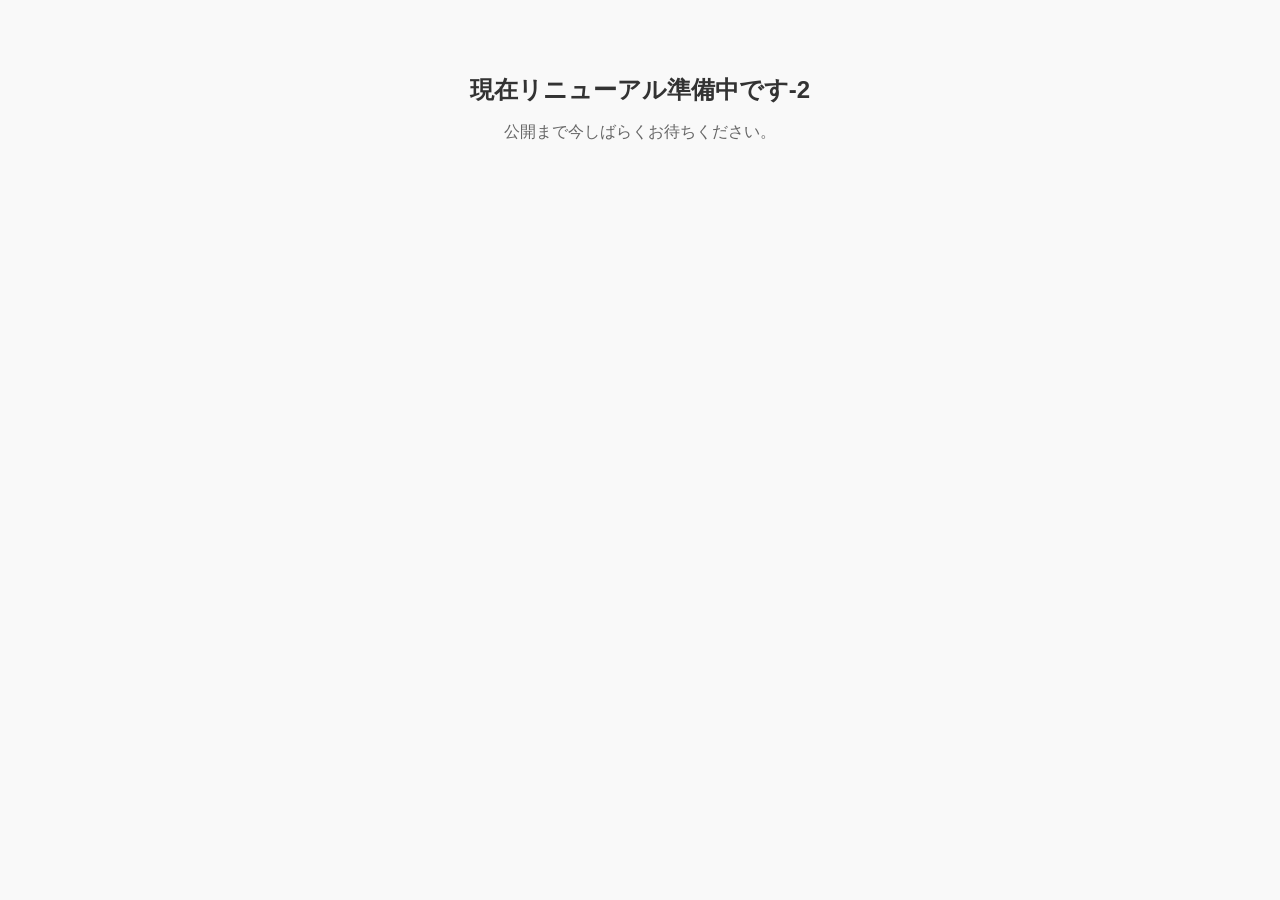
==== index.html @ 06d0acac "Change title in index.html Updated the title from 'サイト準備中2' to 'サイト準備中'." ====
<!DOCTYPE html>
<html lang="ja">
<head>
  <meta charset="UTF-8">
  <meta name="viewport" content="width=device-width, initial-scale=1.0">
  <title>サイト準備中</title>
  <style>
    body {
      font-family: sans-serif;
      text-align: center;
      padding: 50px 20px;
      color: #333;
      background-color: #f9f9f9;
    }
    h1 { font-size: 24px; margin-bottom: 10px; }
    p { font-size: 16px; color: #666; }
  </style>
</head>
<body>
  <h1>現在リニューアル準備中です-2</h1>
  <p>公開まで今しばらくお待ちください。</p>
</body>
</html>
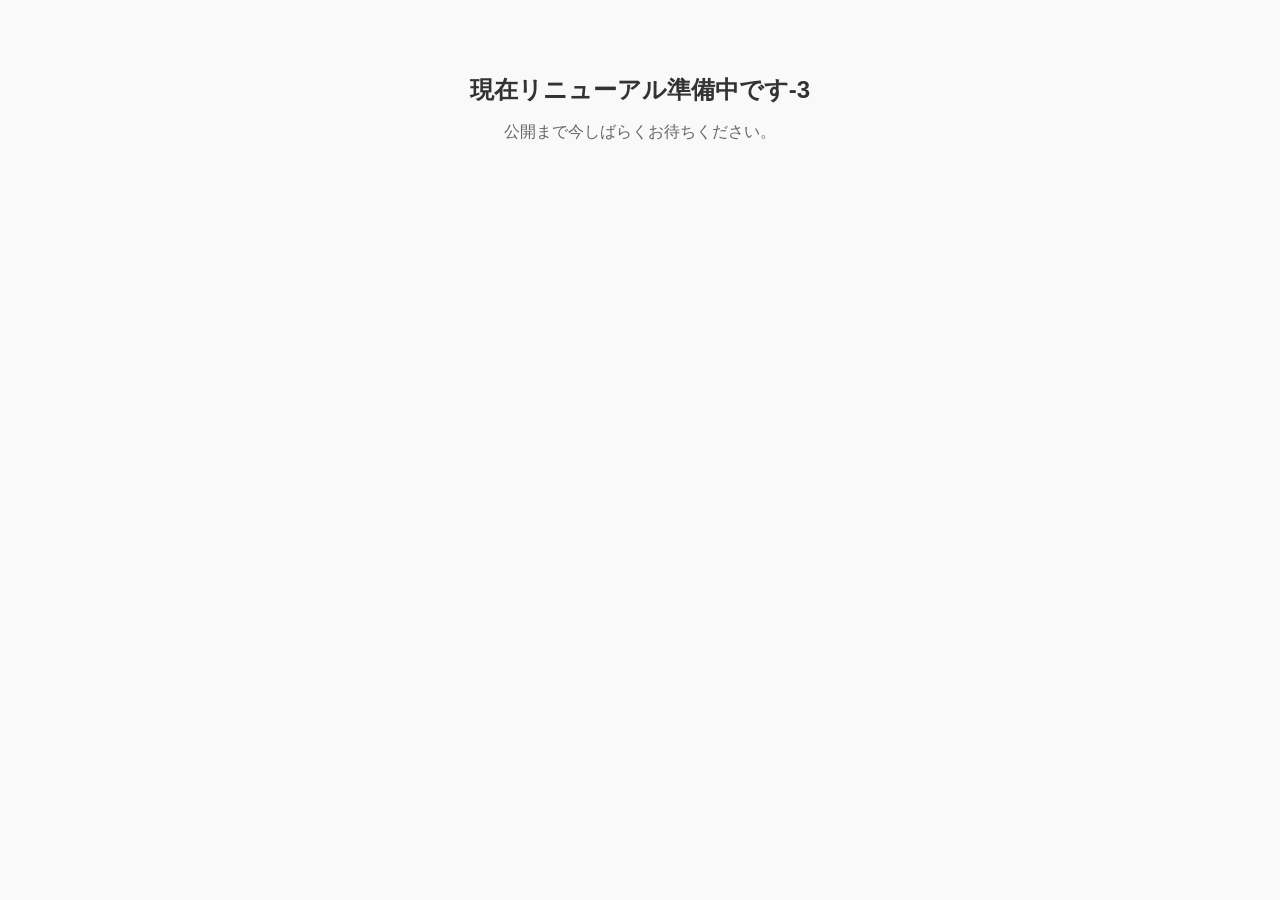
==== commit 16cd4775: "Modify index.html for site update message Updated the heading text to indicate a new version." ====
--- a/index.html
+++ b/index.html
@@ -17,7 +17,7 @@
   </style>
 </head>
 <body>
-  <h1>現在リニューアル準備中です-2</h1>
+  <h1>現在リニューアル準備中です-3</h1>
   <p>公開まで今しばらくお待ちください。</p>
 </body>
 </html>
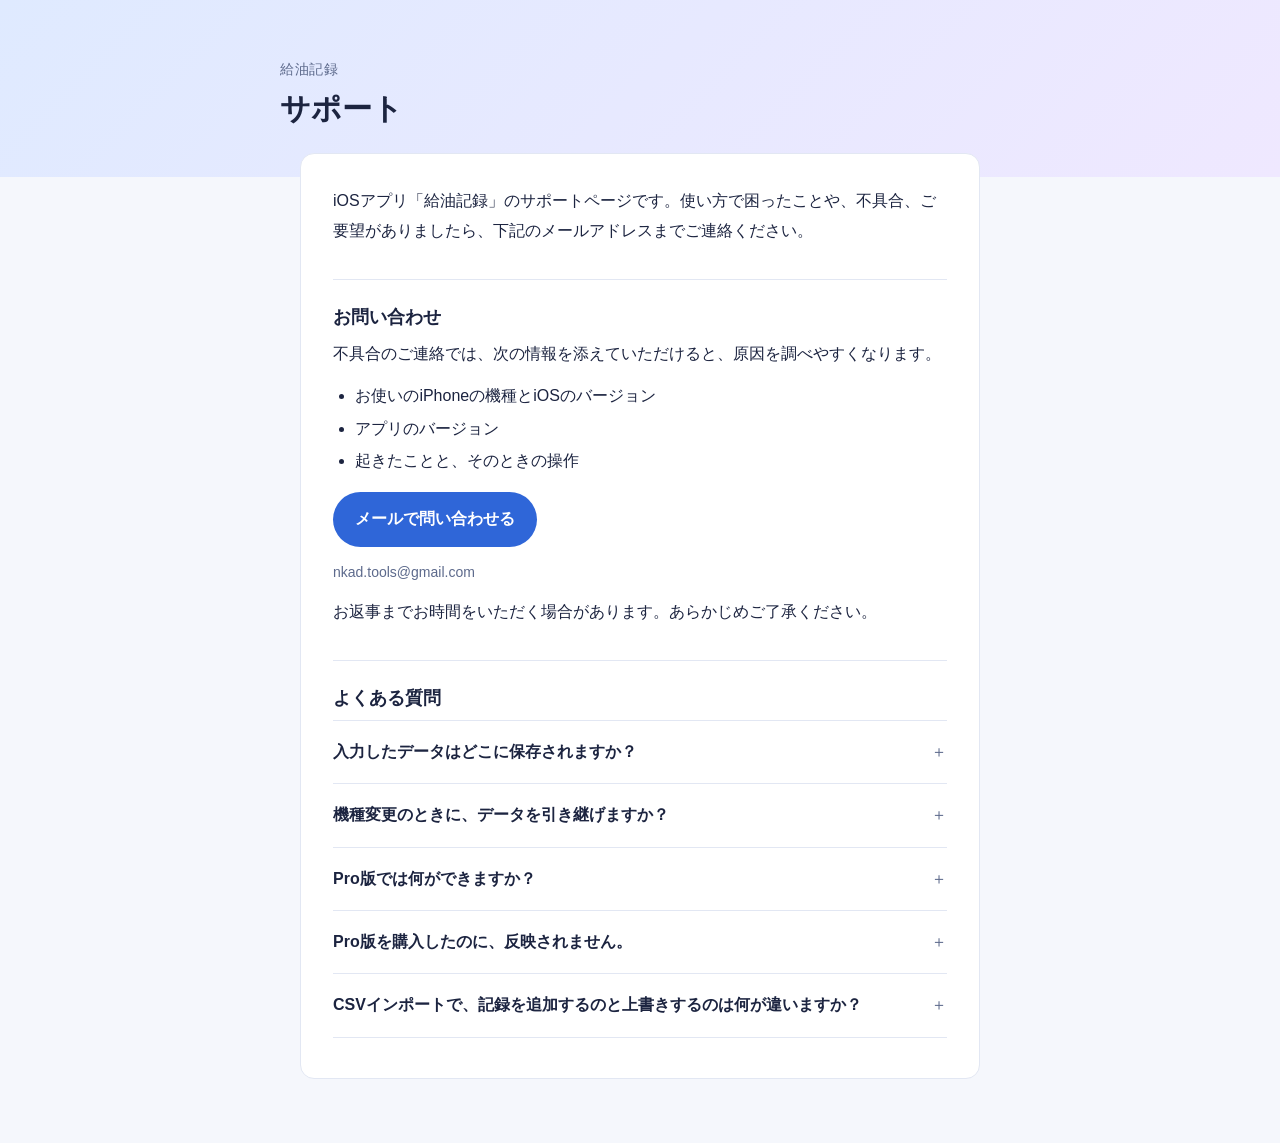
==== commit e7943a2c: "Revise index.html for app support page Updated the HTML structure and content for the support page o" ====
--- a/index.html
+++ b/index.html
@@ -1,23 +1,213 @@
 <!DOCTYPE html>
 <html lang="ja">
 <head>
-  <meta charset="UTF-8">
-  <meta name="viewport" content="width=device-width, initial-scale=1.0">
-  <title>サイト準備中</title>
-  <style>
-    body {
-      font-family: sans-serif;
-      text-align: center;
-      padding: 50px 20px;
-      color: #333;
-      background-color: #f9f9f9;
+<meta charset="utf-8">
+<meta name="viewport" content="width=device-width, initial-scale=1">
+<title>サポート｜給油記録</title>
+<meta name="description" content="iOSアプリ「給油記録」のサポートページです。お問い合わせ先とよくある質問をまとめています。">
+<style>
+  :root {
+    --bg: #f5f7fc;
+    --surface: #ffffff;
+    --text: #1c2440;
+    --muted: #5d6a8c;
+    --line: #e2e7f3;
+    --accent: #2f66d8;
+    --accent-text: #ffffff;
+    --band-1: #dfeaff;
+    --band-2: #efe8ff;
+  }
+  @media (prefers-color-scheme: dark) {
+    :root {
+      --bg: #12151f;
+      --surface: #1a1f2e;
+      --text: #e8ecf8;
+      --muted: #9aa5c4;
+      --line: #2a3145;
+      --accent: #7aa2ff;
+      --accent-text: #10172b;
+      --band-1: #1d2742;
+      --band-2: #2a2342;
     }
-    h1 { font-size: 24px; margin-bottom: 10px; }
-    p { font-size: 16px; color: #666; }
-  </style>
+  }
+
+  * { box-sizing: border-box; }
+
+  html { -webkit-text-size-adjust: 100%; }
+
+  body {
+    margin: 0;
+    background: var(--bg);
+    color: var(--text);
+    font-family: "Hiragino Sans", "Hiragino Kaku Gothic ProN", "Yu Gothic UI", "Yu Gothic",
+                 "Noto Sans JP", "Meiryo", sans-serif;
+    font-size: 16px;
+    line-height: 1.9;
+  }
+
+  .band {
+    background: linear-gradient(135deg, var(--band-1), var(--band-2));
+    padding: 56px 20px 48px;
+  }
+  .band-inner {
+    max-width: 720px;
+    margin: 0 auto;
+  }
+  .app-name {
+    margin: 0 0 6px;
+    font-size: 14px;
+    color: var(--muted);
+    letter-spacing: 0.04em;
+  }
+  h1 {
+    margin: 0;
+    font-size: 30px;
+    line-height: 1.35;
+    font-weight: 700;
+  }
+
+  main {
+    max-width: 720px;
+    margin: -24px auto 0;
+    padding: 0 20px 64px;
+  }
+  .sheet {
+    background: var(--surface);
+    border: 1px solid var(--line);
+    border-radius: 14px;
+    padding: 32px 32px 40px;
+  }
+
+  .lead { margin: 0 0 8px; }
+
+  section {
+    margin-top: 32px;
+    padding-top: 24px;
+    border-top: 1px solid var(--line);
+  }
+  h2 {
+    margin: 0 0 8px;
+    font-size: 18px;
+    line-height: 1.5;
+    font-weight: 700;
+  }
+  p { margin: 0 0 12px; }
+  p:last-child { margin-bottom: 0; }
+
+  ul.checklist {
+    margin: 0 0 16px;
+    padding-left: 1.4em;
+  }
+  ul.checklist li { margin-bottom: 2px; }
+
+  .mail-button {
+    display: inline-block;
+    padding: 12px 22px;
+    border-radius: 999px;
+    background: var(--accent);
+    color: var(--accent-text);
+    font-weight: 700;
+    text-decoration: none;
+  }
+  .mail-button:hover { filter: brightness(1.06); }
+  .mail-address { margin-top: 12px; color: var(--muted); font-size: 14px; }
+
+  /* よくある質問 */
+  details {
+    border-top: 1px solid var(--line);
+    padding: 4px 0;
+  }
+  details:last-of-type { border-bottom: 1px solid var(--line); }
+  summary {
+    cursor: pointer;
+    padding: 12px 28px 12px 0;
+    font-weight: 700;
+    list-style: none;
+    position: relative;
+  }
+  summary::-webkit-details-marker { display: none; }
+  summary::after {
+    content: "＋";
+    position: absolute;
+    right: 0;
+    color: var(--muted);
+    font-weight: 400;
+  }
+  details[open] summary::after { content: "－"; }
+  details p { padding: 0 0 12px; color: var(--text); }
+
+  a { color: var(--accent); text-underline-offset: 3px; }
+  a.mail-button { color: var(--accent-text); text-decoration: none; }
+  a:focus-visible, summary:focus-visible {
+    outline: 3px solid var(--accent);
+    outline-offset: 3px;
+    border-radius: 3px;
+  }
+
+  @media (max-width: 520px) {
+    .band { padding: 40px 16px 40px; }
+    h1 { font-size: 26px; }
+    main { padding: 0 12px 48px; }
+    .sheet { padding: 24px 20px 32px; }
+  }
+</style>
 </head>
 <body>
-  <h1>現在リニューアル準備中です-3</h1>
-  <p>公開まで今しばらくお待ちください。</p>
+
+<header class="band">
+  <div class="band-inner">
+    <p class="app-name">給油記録</p>
+    <h1>サポート</h1>
+  </div>
+</header>
+
+<main>
+  <article class="sheet">
+    <p class="lead">iOSアプリ「給油記録」のサポートページです。使い方で困ったことや、不具合、ご要望がありましたら、下記のメールアドレスまでご連絡ください。</p>
+
+    <section>
+      <h2>お問い合わせ</h2>
+      <p>不具合のご連絡では、次の情報を添えていただけると、原因を調べやすくなります。</p>
+      <ul class="checklist">
+        <li>お使いのiPhoneの機種とiOSのバージョン</li>
+        <li>アプリのバージョン</li>
+        <li>起きたことと、そのときの操作</li>
+      </ul>
+      <p><a class="mail-button" href="mailto:nkad.tools@gmail.com?subject=%E3%80%90%E7%B5%A6%E6%B2%B9%E8%A8%98%E9%8C%B2%E3%80%91%E3%81%8A%E5%95%8F%E3%81%84%E5%90%88%E3%82%8F%E3%81%9B">メールで問い合わせる</a></p>
+      <p class="mail-address">nkad.tools@gmail.com</p>
+      <p>お返事までお時間をいただく場合があります。あらかじめご了承ください。</p>
+    </section>
+
+    <section>
+      <h2>よくある質問</h2>
+
+      <details>
+        <summary>入力したデータはどこに保存されますか？</summary>
+        <p>給油記録や車両情報は、お使いのiPhoneの中にだけ保存されます。開発者のサーバーには送信されません。詳しくは<a href="privacy-policy.html">プライバシーポリシー</a>をご覧ください。</p>
+      </details>
+
+      <details>
+        <summary>機種変更のときに、データを引き継げますか？</summary>
+        <p>設定画面の「給油データをCSVエクスポート」で、記録をファイルに保存できます。新しい端末では、「給油データをCSVインポート」で読み込めます。なお、CSVインポートはPro版の機能です。</p>
+      </details>
+
+      <details>
+        <summary>Pro版では何ができますか？</summary>
+        <p>複数の車両の登録、詳細な分析（走行距離・給油量・金額のグラフと年別の集計）、CSVインポートが使えます。一度のご購入で、ずっとお使いいただけます。月額や年額の料金はありません。</p>
+      </details>
+
+      <details>
+        <summary>Pro版を購入したのに、反映されません。</summary>
+        <p>設定画面の「購入を復元」をお試しください。機種変更や再インストールのあとも、同じApple IDであれば、この操作でPro版が戻ります。それでも直らないときは、お問い合わせください。</p>
+      </details>
+
+      <details>
+        <summary>CSVインポートで、記録を追加するのと上書きするのは何が違いますか？</summary>
+        <p>「追加」は、選んでいる車両の今ある記録を残したまま、CSVの記録を足します。すでにある記録と重複する行は、取り込まれないことがあります。「上書き」は、選んでいる車両の今ある記録をすべて削除してから、CSVの記録を読み込みます。上書きは元に戻せません。迷うときは、先にCSVエクスポートで今の記録を保存しておくと安心です。</p>
+      </details>
+    </section>
+  </article>
+</main>
+
 </body>
 </html>
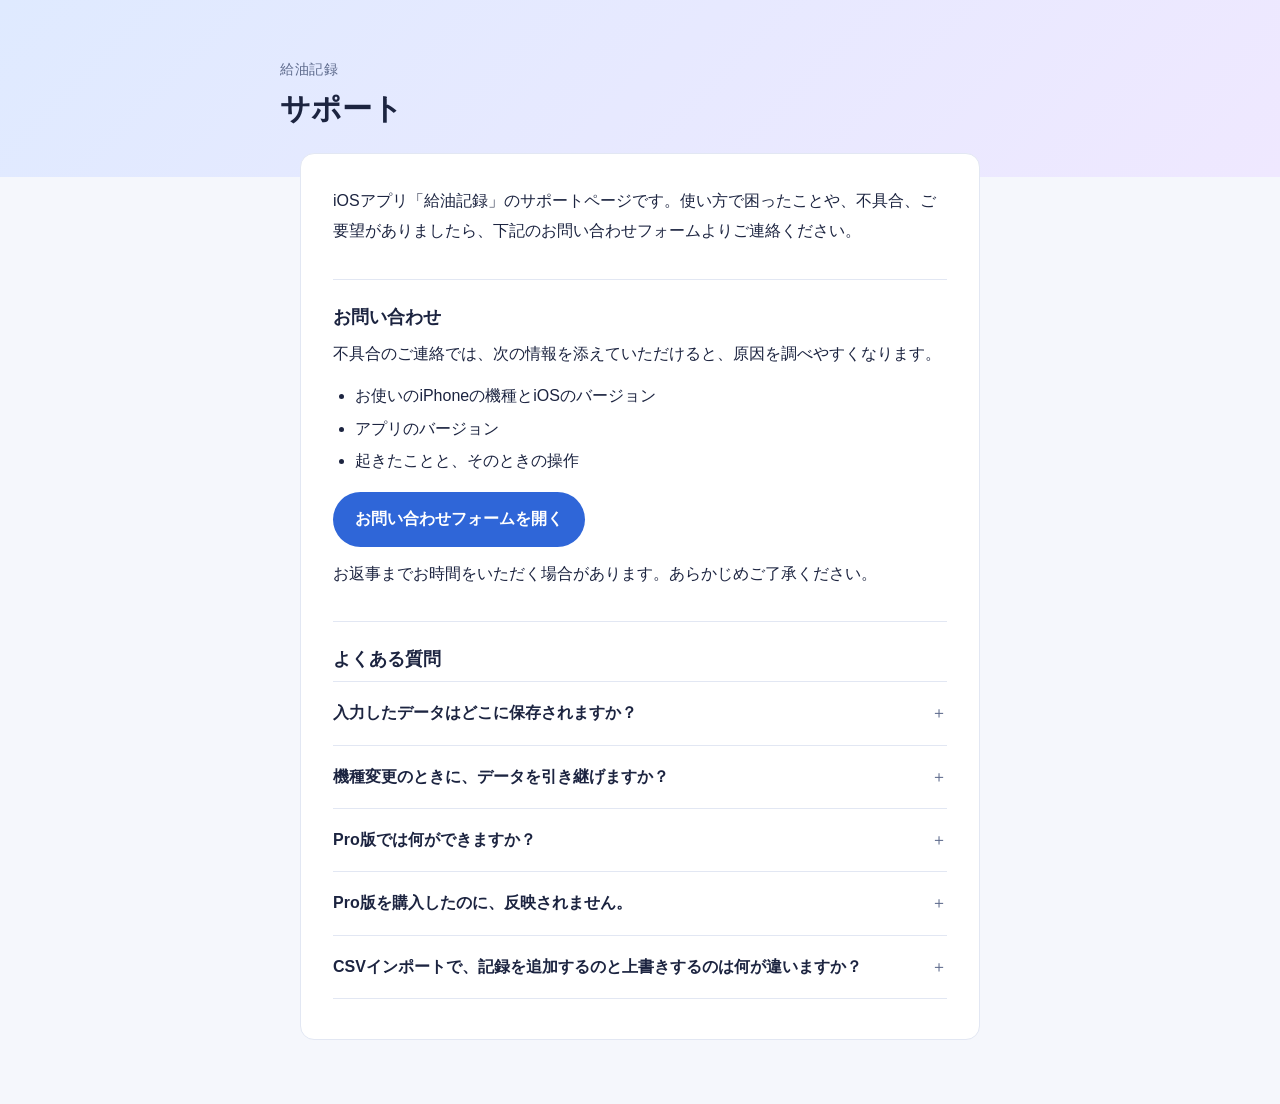
==== commit 9440e70f: "Update index.html" ====
--- a/index.html
+++ b/index.html
@@ -110,7 +110,6 @@
     text-decoration: none;
   }
   .mail-button:hover { filter: brightness(1.06); }
-  .mail-address { margin-top: 12px; color: var(--muted); font-size: 14px; }
 
   /* よくある質問 */
   details {
@@ -163,7 +162,7 @@
 
 <main>
   <article class="sheet">
-    <p class="lead">iOSアプリ「給油記録」のサポートページです。使い方で困ったことや、不具合、ご要望がありましたら、下記のメールアドレスまでご連絡ください。</p>
+    <p class="lead">iOSアプリ「給油記録」のサポートページです。使い方で困ったことや、不具合、ご要望がありましたら、下記のお問い合わせフォームよりご連絡ください。</p>
 
     <section>
       <h2>お問い合わせ</h2>
@@ -173,8 +172,7 @@
         <li>アプリのバージョン</li>
         <li>起きたことと、そのときの操作</li>
       </ul>
-      <p><a class="mail-button" href="mailto:nkad.tools@gmail.com?subject=%E3%80%90%E7%B5%A6%E6%B2%B9%E8%A8%98%E9%8C%B2%E3%80%91%E3%81%8A%E5%95%8F%E3%81%84%E5%90%88%E3%82%8F%E3%81%9B">メールで問い合わせる</a></p>
-      <p class="mail-address">nkad.tools@gmail.com</p>
+      <p><a class="mail-button" href="https://takemae.ie-t.net/contact/contact.php" target="_blank" rel="noopener noreferrer">お問い合わせフォームを開く</a></p>
       <p>お返事までお時間をいただく場合があります。あらかじめご了承ください。</p>
     </section>
 
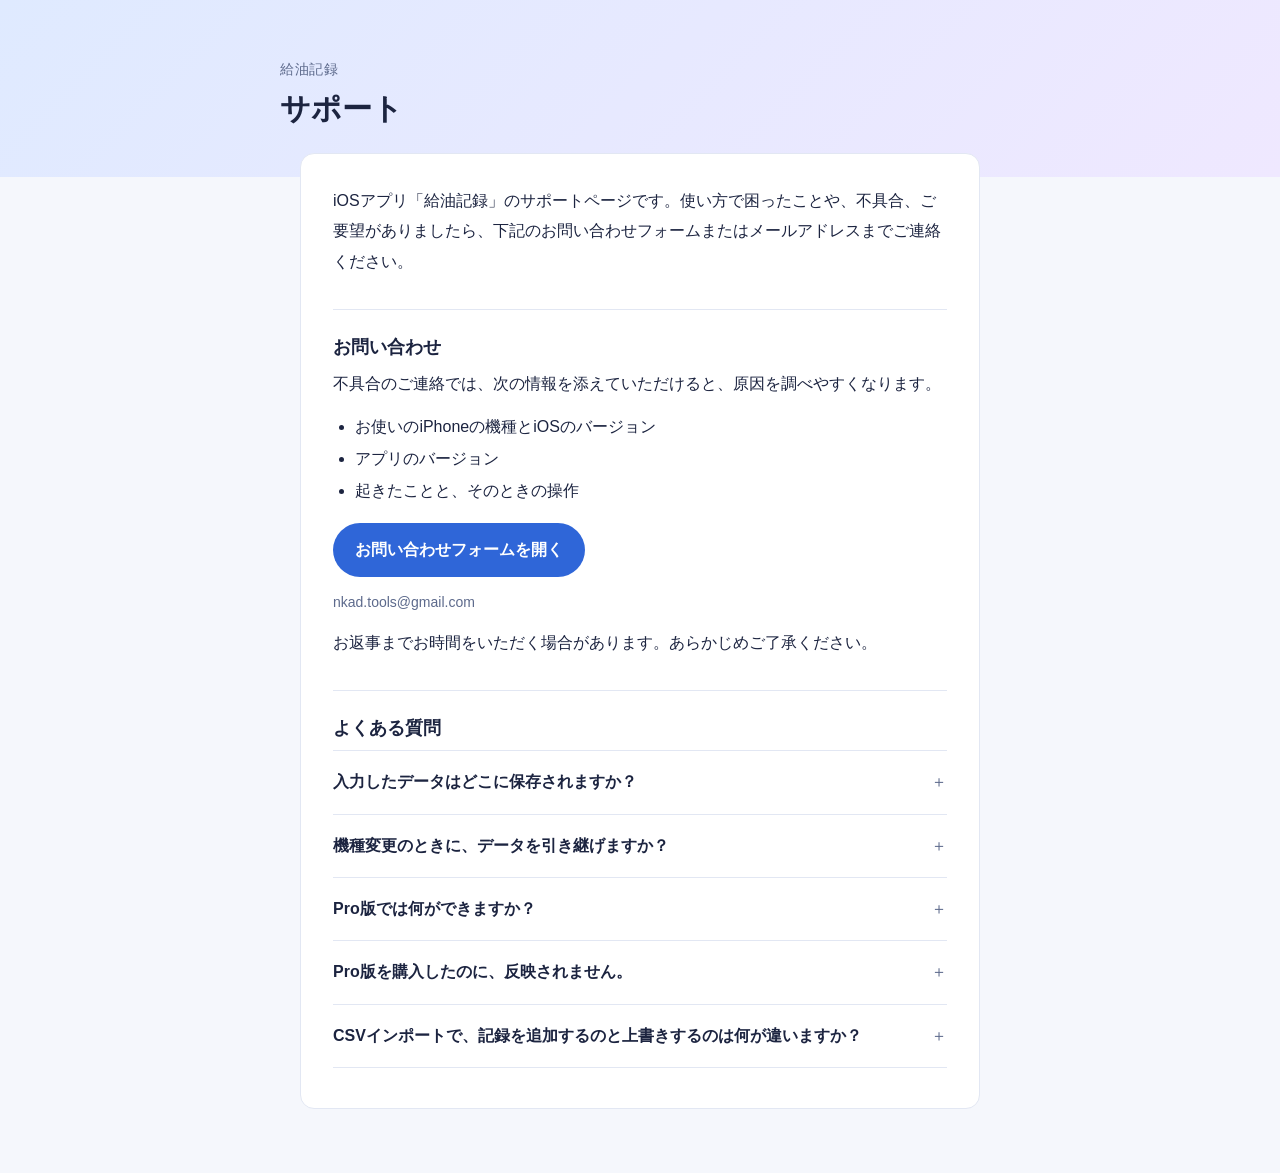
==== commit 5975e4ea: "Revise support page content and contact information Updated the support page for the iOS app '給油記録' " ====
--- a/index.html
+++ b/index.html
@@ -110,6 +110,7 @@
     text-decoration: none;
   }
   .mail-button:hover { filter: brightness(1.06); }
+  .mail-address { margin-top: 12px; color: var(--muted); font-size: 14px; }
 
   /* よくある質問 */
   details {
@@ -162,7 +163,7 @@
 
 <main>
   <article class="sheet">
-    <p class="lead">iOSアプリ「給油記録」のサポートページです。使い方で困ったことや、不具合、ご要望がありましたら、下記のお問い合わせフォームよりご連絡ください。</p>
+    <p class="lead">iOSアプリ「給油記録」のサポートページです。使い方で困ったことや、不具合、ご要望がありましたら、下記のお問い合わせフォームまたはメールアドレスまでご連絡ください。</p>
 
     <section>
       <h2>お問い合わせ</h2>
@@ -173,6 +174,7 @@
         <li>起きたことと、そのときの操作</li>
       </ul>
       <p><a class="mail-button" href="https://takemae.ie-t.net/contact/contact.php" target="_blank" rel="noopener noreferrer">お問い合わせフォームを開く</a></p>
+      <p class="mail-address">nkad.tools@gmail.com</p>
       <p>お返事までお時間をいただく場合があります。あらかじめご了承ください。</p>
     </section>
 
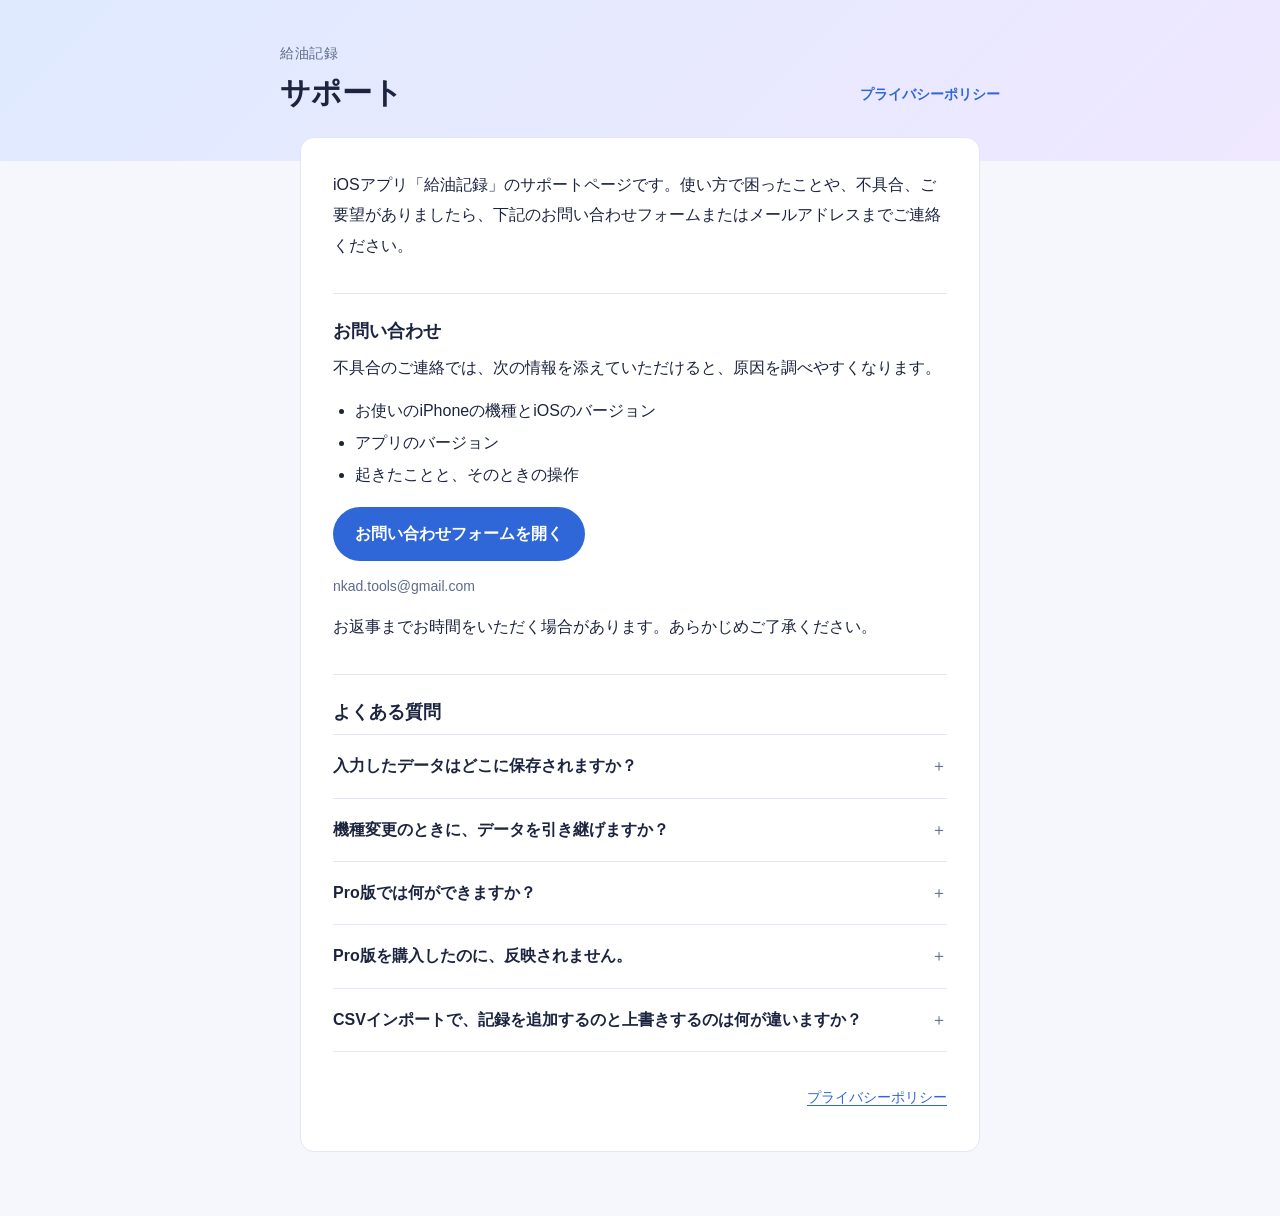
==== commit 3b3ec90e: "Revamp support page layout and styles Updated the layout and styles of the support page for the iOS " ====
--- a/index.html
+++ b/index.html
@@ -47,11 +47,14 @@
 
   .band {
     background: linear-gradient(135deg, var(--band-1), var(--band-2));
-    padding: 56px 20px 48px;
+    padding: 40px 20px 48px;
   }
   .band-inner {
     max-width: 720px;
     margin: 0 auto;
+    display: flex;
+    justify-content: space-between;
+    align-items: flex-end;
   }
   .app-name {
     margin: 0 0 6px;
@@ -64,6 +67,17 @@
     font-size: 30px;
     line-height: 1.35;
     font-weight: 700;
+  }
+  .header-nav {
+    margin-bottom: 4px;
+  }
+  .header-nav a {
+    font-size: 14px;
+    font-weight: 700;
+    text-decoration: none;
+  }
+  .header-nav a:hover {
+    text-decoration: underline;
   }
 
   main {
@@ -144,8 +158,19 @@
     border-radius: 3px;
   }
 
+  footer {
+    text-align: right;
+    margin-top: 32px;
+    font-size: 14px;
+  }
+
   @media (max-width: 520px) {
-    .band { padding: 40px 16px 40px; }
+    .band { padding: 32px 16px 36px; }
+    .band-inner {
+      flex-direction: column;
+      align-items: flex-start;
+      gap: 12px;
+    }
     h1 { font-size: 26px; }
     main { padding: 0 12px 48px; }
     .sheet { padding: 24px 20px 32px; }
@@ -156,8 +181,13 @@
 
 <header class="band">
   <div class="band-inner">
-    <p class="app-name">給油記録</p>
-    <h1>サポート</h1>
+    <div>
+      <p class="app-name">給油記録</p>
+      <h1>サポート</h1>
+    </div>
+    <nav class="header-nav">
+      <a href="privacy-policy.html">プライバシーポリシー</a>
+    </nav>
   </div>
 </header>
 
@@ -206,6 +236,10 @@
         <p>「追加」は、選んでいる車両の今ある記録を残したまま、CSVの記録を足します。すでにある記録と重複する行は、取り込まれないことがあります。「上書き」は、選んでいる車両の今ある記録をすべて削除してから、CSVの記録を読み込みます。上書きは元に戻せません。迷うときは、先にCSVエクスポートで今の記録を保存しておくと安心です。</p>
       </details>
     </section>
+
+    <footer>
+      <a href="privacy-policy.html">プライバシーポリシー</a>
+    </footer>
   </article>
 </main>
 
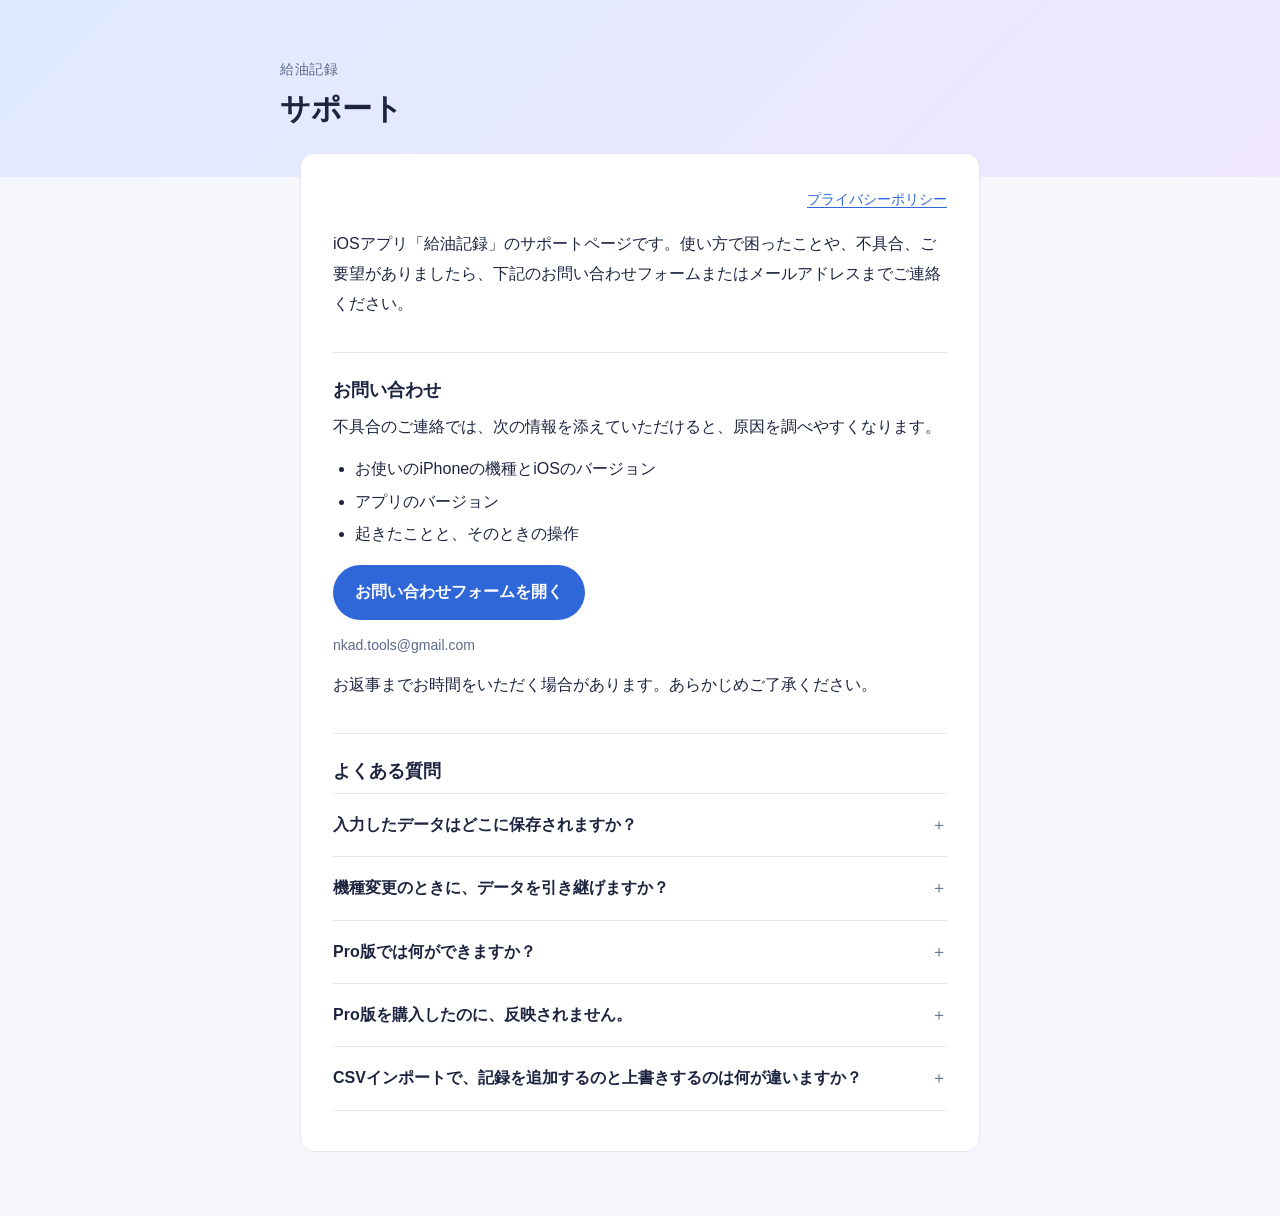
==== commit 791877d5: "Revise layout and styles for support page Updated the layout and styles of the support page for the " ====
--- a/index.html
+++ b/index.html
@@ -47,14 +47,11 @@
 
   .band {
     background: linear-gradient(135deg, var(--band-1), var(--band-2));
-    padding: 40px 20px 48px;
+    padding: 56px 20px 48px;
   }
   .band-inner {
     max-width: 720px;
     margin: 0 auto;
-    display: flex;
-    justify-content: space-between;
-    align-items: flex-end;
   }
   .app-name {
     margin: 0 0 6px;
@@ -68,17 +65,6 @@
     line-height: 1.35;
     font-weight: 700;
   }
-  .header-nav {
-    margin-bottom: 4px;
-  }
-  .header-nav a {
-    font-size: 14px;
-    font-weight: 700;
-    text-decoration: none;
-  }
-  .header-nav a:hover {
-    text-decoration: underline;
-  }
 
   main {
     max-width: 720px;
@@ -90,6 +76,12 @@
     border: 1px solid var(--line);
     border-radius: 14px;
     padding: 32px 32px 40px;
+  }
+
+  .policy-link-wrapper {
+    margin-bottom: 16px;
+    font-size: 14px;
+    text-align: right;
   }
 
   .lead { margin: 0 0 8px; }
@@ -158,19 +150,8 @@
     border-radius: 3px;
   }
 
-  footer {
-    text-align: right;
-    margin-top: 32px;
-    font-size: 14px;
-  }
-
   @media (max-width: 520px) {
-    .band { padding: 32px 16px 36px; }
-    .band-inner {
-      flex-direction: column;
-      align-items: flex-start;
-      gap: 12px;
-    }
+    .band { padding: 40px 16px 40px; }
     h1 { font-size: 26px; }
     main { padding: 0 12px 48px; }
     .sheet { padding: 24px 20px 32px; }
@@ -181,18 +162,16 @@
 
 <header class="band">
   <div class="band-inner">
-    <div>
-      <p class="app-name">給油記録</p>
-      <h1>サポート</h1>
-    </div>
-    <nav class="header-nav">
-      <a href="privacy-policy.html">プライバシーポリシー</a>
-    </nav>
+    <p class="app-name">給油記録</p>
+    <h1>サポート</h1>
   </div>
 </header>
 
 <main>
   <article class="sheet">
+    <div class="policy-link-wrapper">
+      <a href="privacy-policy.html">プライバシーポリシー</a>
+    </div>
     <p class="lead">iOSアプリ「給油記録」のサポートページです。使い方で困ったことや、不具合、ご要望がありましたら、下記のお問い合わせフォームまたはメールアドレスまでご連絡ください。</p>
 
     <section>
@@ -236,10 +215,6 @@
         <p>「追加」は、選んでいる車両の今ある記録を残したまま、CSVの記録を足します。すでにある記録と重複する行は、取り込まれないことがあります。「上書き」は、選んでいる車両の今ある記録をすべて削除してから、CSVの記録を読み込みます。上書きは元に戻せません。迷うときは、先にCSVエクスポートで今の記録を保存しておくと安心です。</p>
       </details>
     </section>
-
-    <footer>
-      <a href="privacy-policy.html">プライバシーポリシー</a>
-    </footer>
   </article>
 </main>
 
